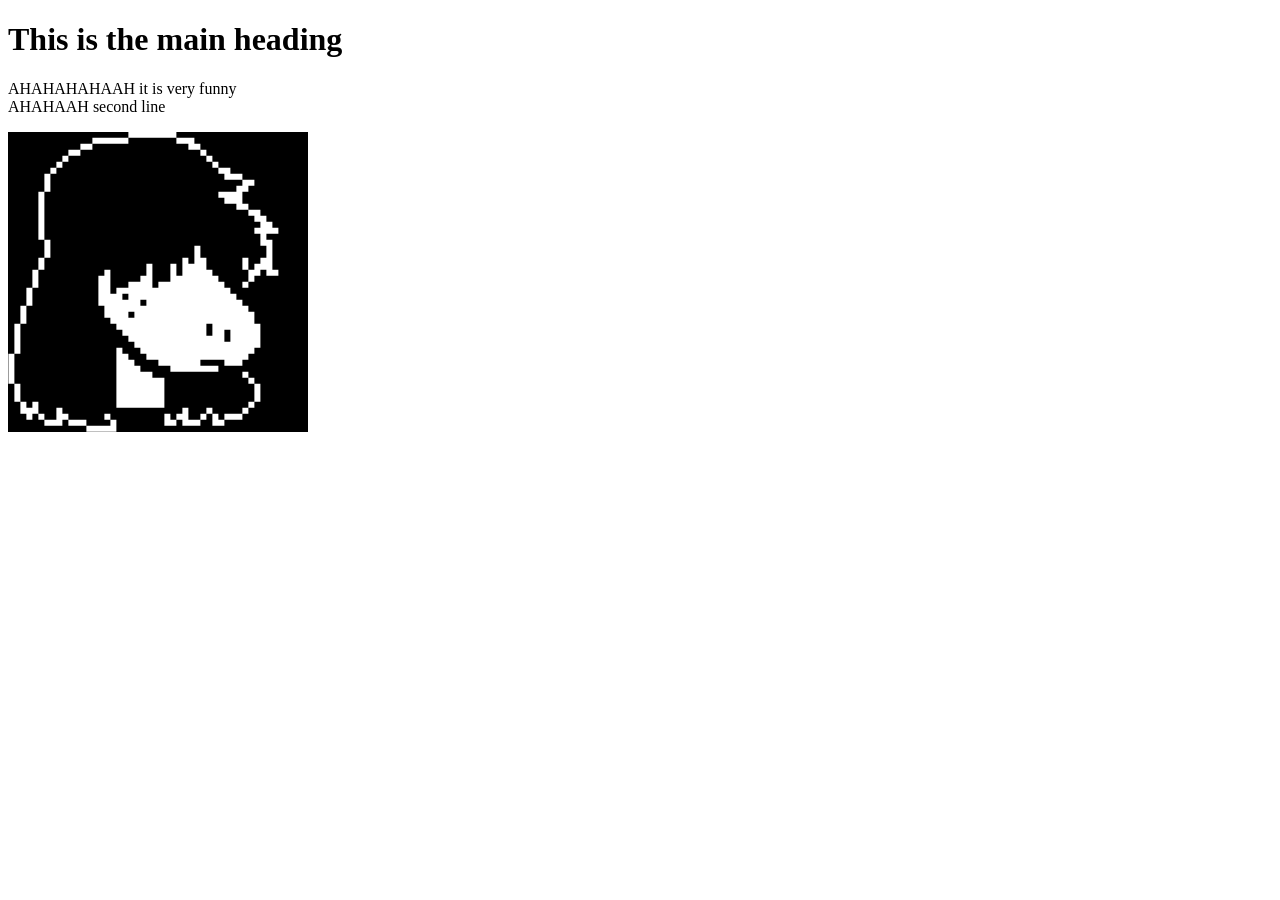
==== index.html @ cbda12a8 "Add files via upload" ====
<!DOCTYPE html>
    <html>
        <head>
            <title>Test Title</title>
        </head>

        <body>
            <h1>
                This is the main heading
            </h1>
            <p>
                AHAHAHAHAAH it is very funny<br>
                AHAHAAH second line
            </p>
            <img src="Horses.png" alt="It is from Deltarune" title="ASS">
        </body>
    </html>
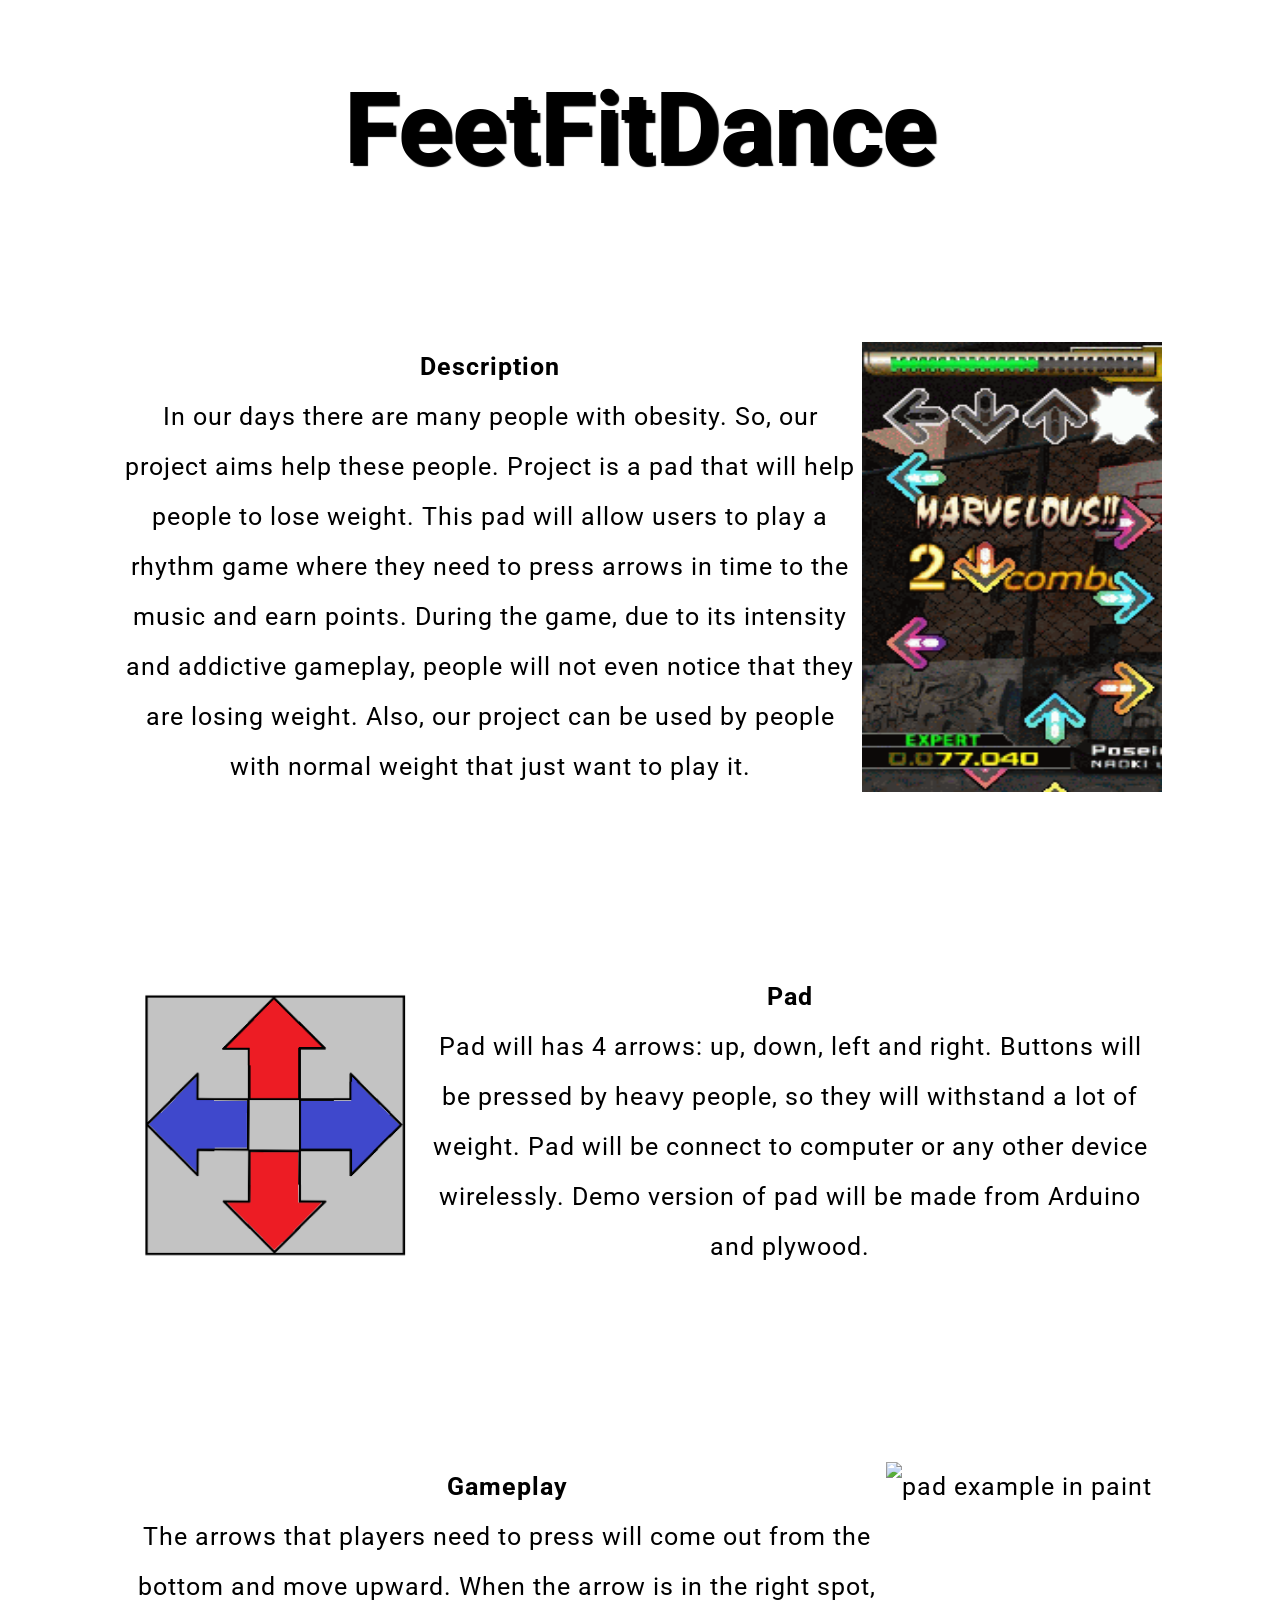
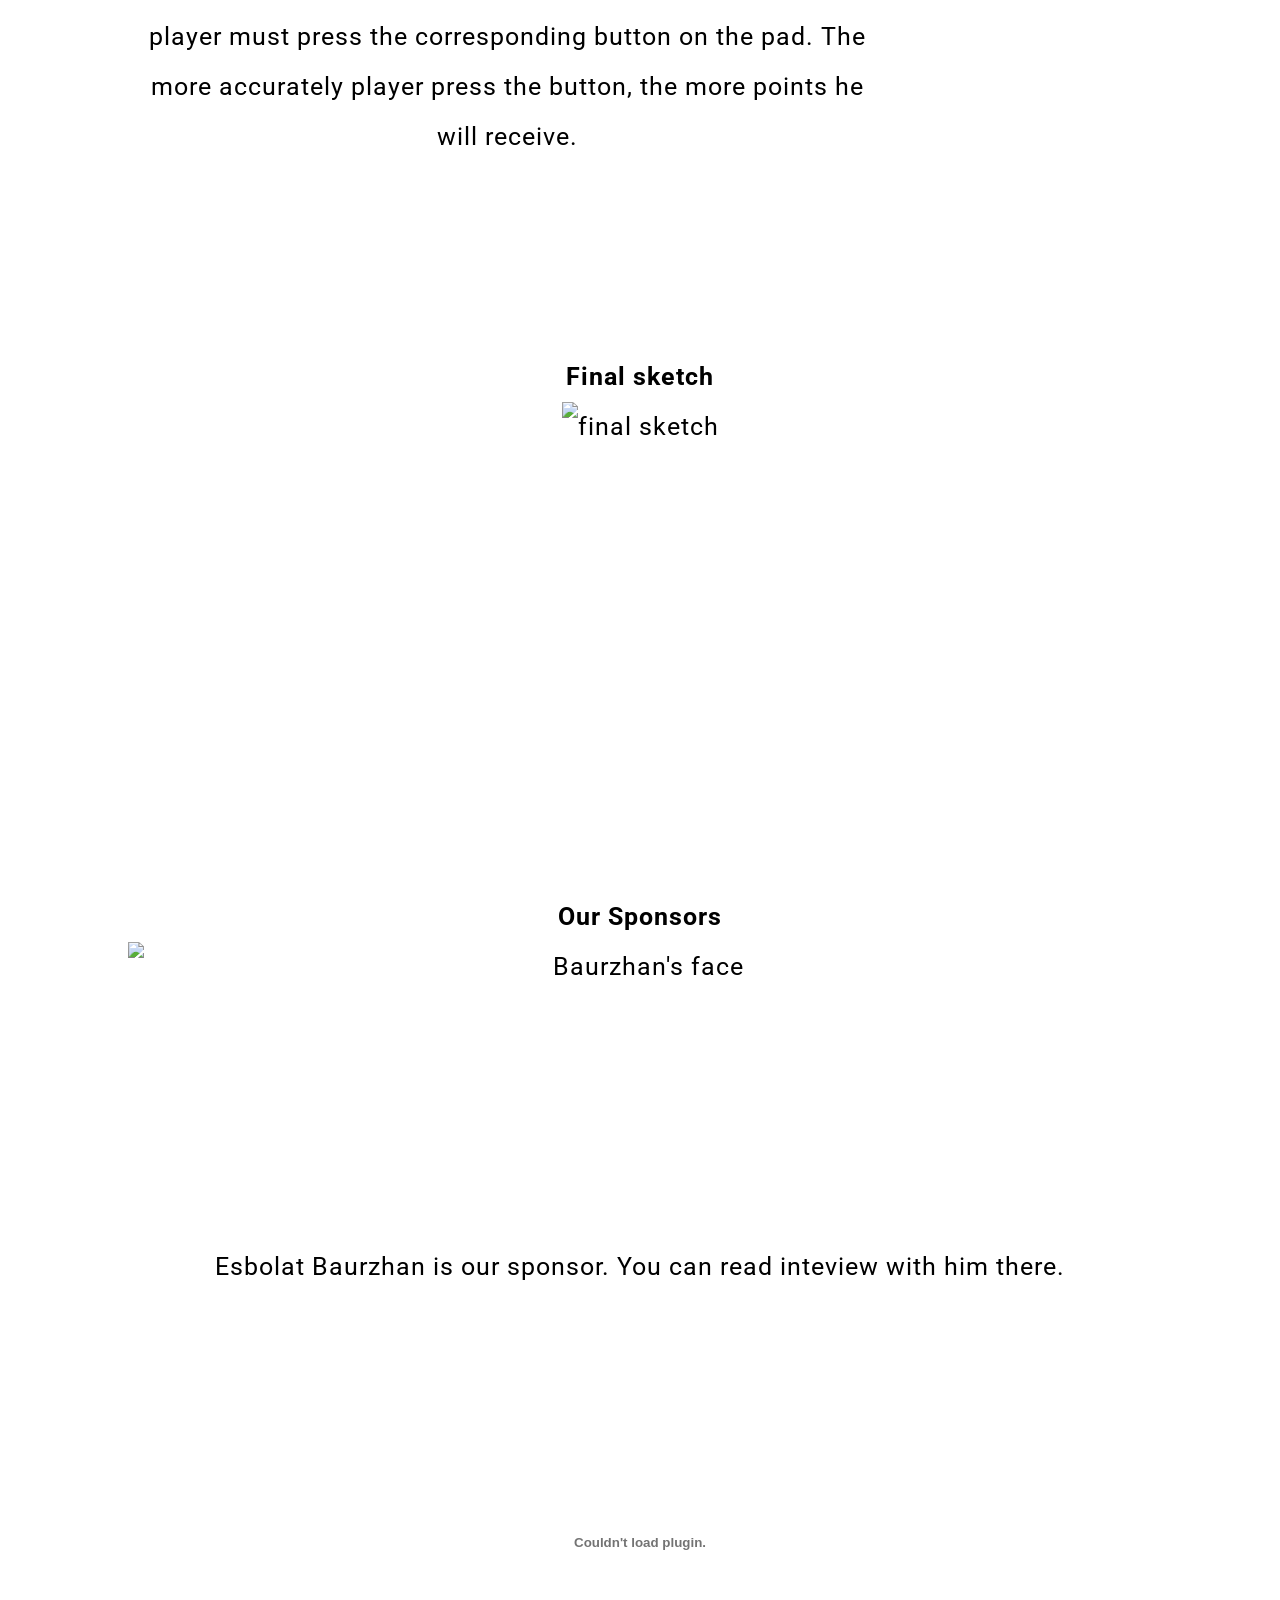
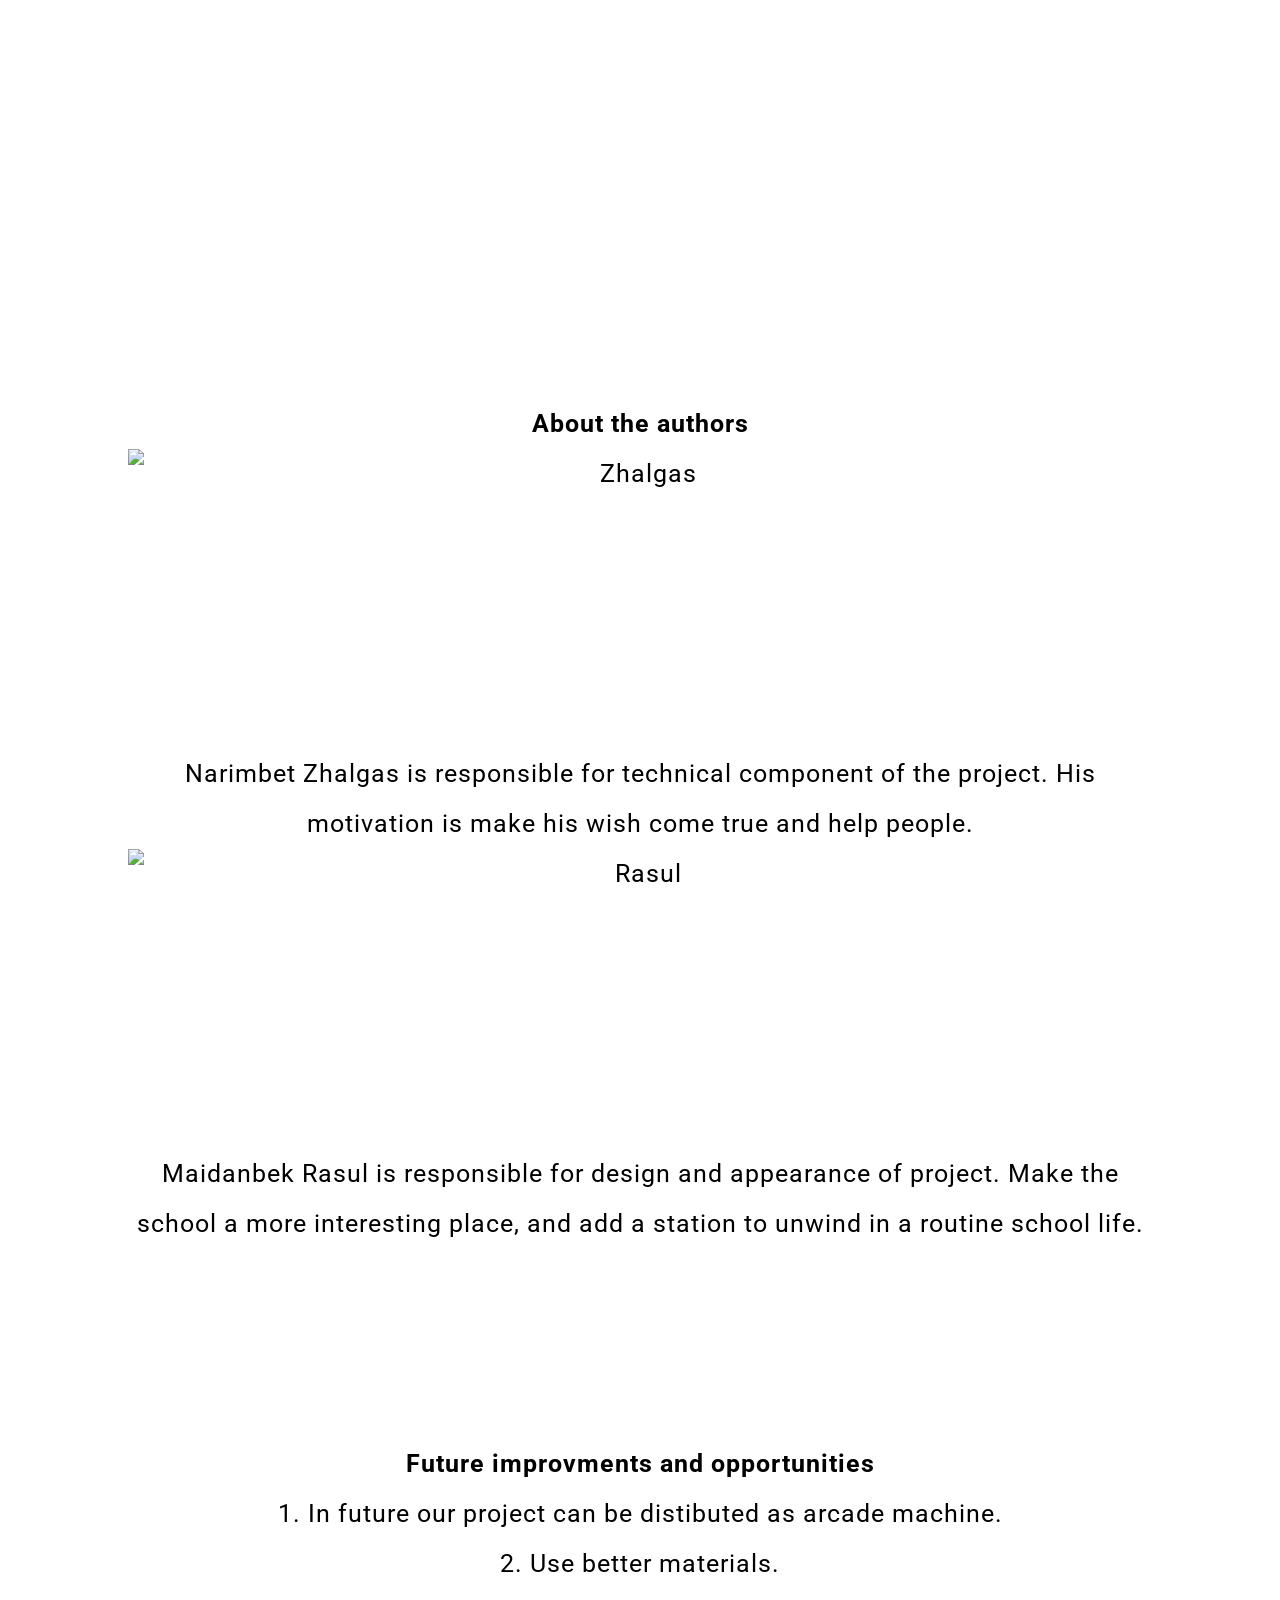
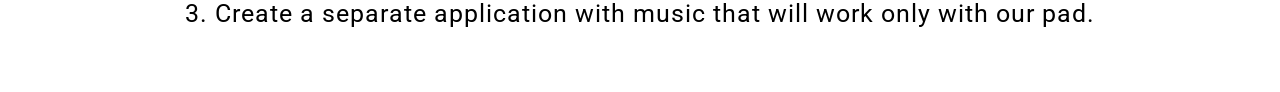
==== commit 3ad5992b: "Add files via upload" ====
--- a/index.html
+++ b/index.html
@@ -1,17 +1,109 @@
 <!DOCTYPE html>
     <html>
         <head>
-            <title>Test Title</title>
+            <link rel=”icon” href=”/favicon.ico” type=”image/x-icon”>
+            <link rel="shortcut icon" href="/favicon.ico" type="image/x-icon">
+
+            <meta charset="utf-8">
+            
+            <link href="styles/new.css" rel="stylesheet" type="text/css" />
+
+            <link rel="preconnect" href="https://fonts.googleapis.com">
+<link rel="preconnect" href="https://fonts.gstatic.com" crossorigin>
+<link href="https://fonts.googleapis.com/css2?family=Roboto:ital,wght@0,100..900;1,100..900&display=swap" rel="stylesheet">
+
+            <link rel="preconnect" href="https://fonts.googleapis.com">
+<link rel="preconnect" href="https://fonts.gstatic.com" crossorigin>
+<link href="https://fonts.googleapis.com/css2?family=Bitcount+Grid+Double+Ink:wght@100..900&display=swap" rel="stylesheet">
+
+            <title>Design Project Main Website</title>
         </head>
 
         <body>
+
             <h1>
-                This is the main heading
+                FeetFitDance
             </h1>
-            <p>
-                AHAHAHAHAAH it is very funny<br>
-                AHAHAAH second line
-            </p>
-            <img src="Horses.png" alt="It is from Deltarune" title="ASS">
+
+            <div class="text1">
+            
+                <p>
+                    <img src="images/Dance_Dance_Revolution_X_gameplay.png" alt="picture of exemplary gameplay" align="right" vspace="5" hspace="5" height="450px" width="300px">
+
+                    <b>Description</b> <br>
+                    In our days there are many people with obesity. So, our project aims help these people. Project is a pad that will help people to lose weight. This pad will allow users to play a rhythm game where they need to press arrows in time to the music and earn points. During the game, due to its intensity and addictive gameplay, people will not even notice that they are losing weight. Also, our project can be used by people with normal weight that just want to play it.
+                </p>
+            </div>
+
+            <div class="text2">
+            
+                <p>
+                    <img src="images/DDR.png" alt="pad example in paint" align="left" height="300px">
+
+                    <b>Pad</b> <br>
+                    Pad will has 4 arrows: up, down, left and right. Buttons will be pressed by heavy people, so they will withstand a lot of weight. Pad will be connect to computer or any other device wirelessly. Demo version of pad will be made from Arduino and plywood.
+                </p>
+            </div>
+
+            <div class="text3">
+            
+                <p>
+                    <img src="images/DDR_gameplay.gif" alt="pad example in paint" align="right" height="300px">
+
+                    <b>Gameplay</b> <br>
+                    The arrows that players need to press will come out from the bottom and move upward. When the arrow is in the right spot, player must press the corresponding button on the pad. The more accurately player press the button, the more points he will receive.
+                </p>
+            </div>
+
+            <div class="text4">
+            
+                <p>
+                    <b>Final sketch</b> <br>
+
+                    <img src="" alt="final sketch" align="right" height="300px">
+                </p>
+            </div>
+
+            <div class="text5">
+            
+                <p>
+                    <b>Our Sponsors</b> <br>
+                    <img src="images/photo_2026-03-29_21-47-39.jpg" alt="Baurzhan's face" height="300px">
+
+                    Esbolat Baurzhan is our sponsor. You can read inteview with him there.
+
+                    <object><embed src="pdf/Interview with sponsor.pdf" width="700" height="500" /></object>
+
+                </p>
+            </div>
+            
+            <div class="text6">
+            
+                <p>
+                    <b>About the authors</b> <br>
+                    <img src="images/Zhalgas.jpg" alt="Zhalgas" height="300px">
+
+                    Narimbet Zhalgas is responsible for technical component of the project. His motivation is make his wish come true and help people.
+
+                    <img src="images/Rasul.jpg" alt="Rasul" height="300px">
+
+                    Maidanbek Rasul is responsible for design and appearance of project. Make the school a more interesting place, and add a station to unwind in a routine school life.
+                </p>
+            </div>
+
+            <div class="text7">
+            
+                <p>
+                    <b>Future improvments and opportunities</b> <br>
+                    1. In future our project can be distibuted as arcade machine. <br>
+                    2. Use better materials. <br>
+                    3. Create a separate application with music that will work only with our pad.
+                </p>
+            </div>
+
+            <script src="scripts/main.js"></script>
         </body>
+
+
+
     </html>
--- a/styles/new.css
+++ b/styles/new.css
@@ -0,0 +1,136 @@
+html {
+  font-size: 15px; /* px значит 'пиксели': базовый шрифт будет 10 пикселей в высоту  */
+  font-family: "Roboto", sans-serif;
+}
+
+p,
+li {
+  font-size: 25px;
+  line-height: 2;
+  letter-spacing: 1px;
+}
+
+body{
+  background-image: url('../images/Illustration.jpg');
+}
+
+h1 {
+  margin: auto;
+  padding: 20px 0;
+  color: #000000;
+  text-shadow: 3px 3px 1px black;
+  font-size: 100px;
+  text-align: center;
+  background-color: rgb(255, 255, 255);
+  width: 800px;
+  margin-top: 50px;
+}
+
+.text1 {
+  display: flex;
+  justify-content: center;
+  align-items: center;
+  background-color: rgb(255, 255, 255);
+  padding: 10px 10px;
+  height: auto;
+  text-align: center;
+  place-items: center;
+  margin-top: 100px;
+  margin-left: 100px;
+  margin-right: 100px;
+}
+
+.text2 {
+  display: flex;
+  justify-content: center;
+  align-items: center;
+  height: 200px;
+  background-color: rgb(255, 255, 255);
+  padding: 20px 20px;
+  text-align: center;
+  place-items: center;
+  margin-top: 100px;
+  margin-left: 100px;
+  margin-right: 100px;
+  height: auto;
+}
+
+.text3 {
+  display: flex;
+  justify-content: center;
+  align-items: center;
+  height: 200px;
+  background-color: rgb(255, 255, 255);
+  padding: 20px 20px;
+  text-align: center;
+  place-items: center;
+  margin-top: 100px;
+  margin-left: 100px;
+  margin-right: 100px;
+  height: auto;
+}
+
+.text4 {
+  display: flex;
+  justify-content: center;
+  align-items: center;
+  height: 200px;
+  background-color: rgb(255, 255, 255);
+  padding: 20px 20px;
+  text-align: center;
+  place-items: center;
+  margin-top: 100px;
+  margin-left: 100px;
+  margin-right: 100px;
+  height: auto;
+}
+
+.text5 {
+  display: flex;
+  justify-content: center;
+  align-items: center;
+  height: 200px;
+  background-color: rgb(255, 255, 255);
+  padding: 20px 20px;
+  text-align: center;
+  place-items: center;
+  margin-top: 100px;
+  margin-left: 100px;
+  margin-right: 100px;
+  height: auto;
+}
+
+.text6 {
+  display: flex;
+  justify-content: center;
+  align-items: center;
+  height: 200px;
+  background-color: rgb(255, 255, 255);
+  padding: 20px 20px;
+  text-align: center;
+  place-items: center;
+  margin-top: 100px;
+  margin-left: 100px;
+  margin-right: 100px;
+  height: auto;
+}
+
+.text7 {
+  display: flex;
+  justify-content: center;
+  align-items: center;
+  height: 200px;
+  background-color: rgb(255, 255, 255);
+  padding: 20px 20px;
+  text-align: center;
+  place-items: center;
+  margin-top: 100px;
+  margin-left: 100px;
+  margin-right: 100px;
+  height: auto;
+}
+
+img {
+  display: block;
+  margin: 0 auto;
+}
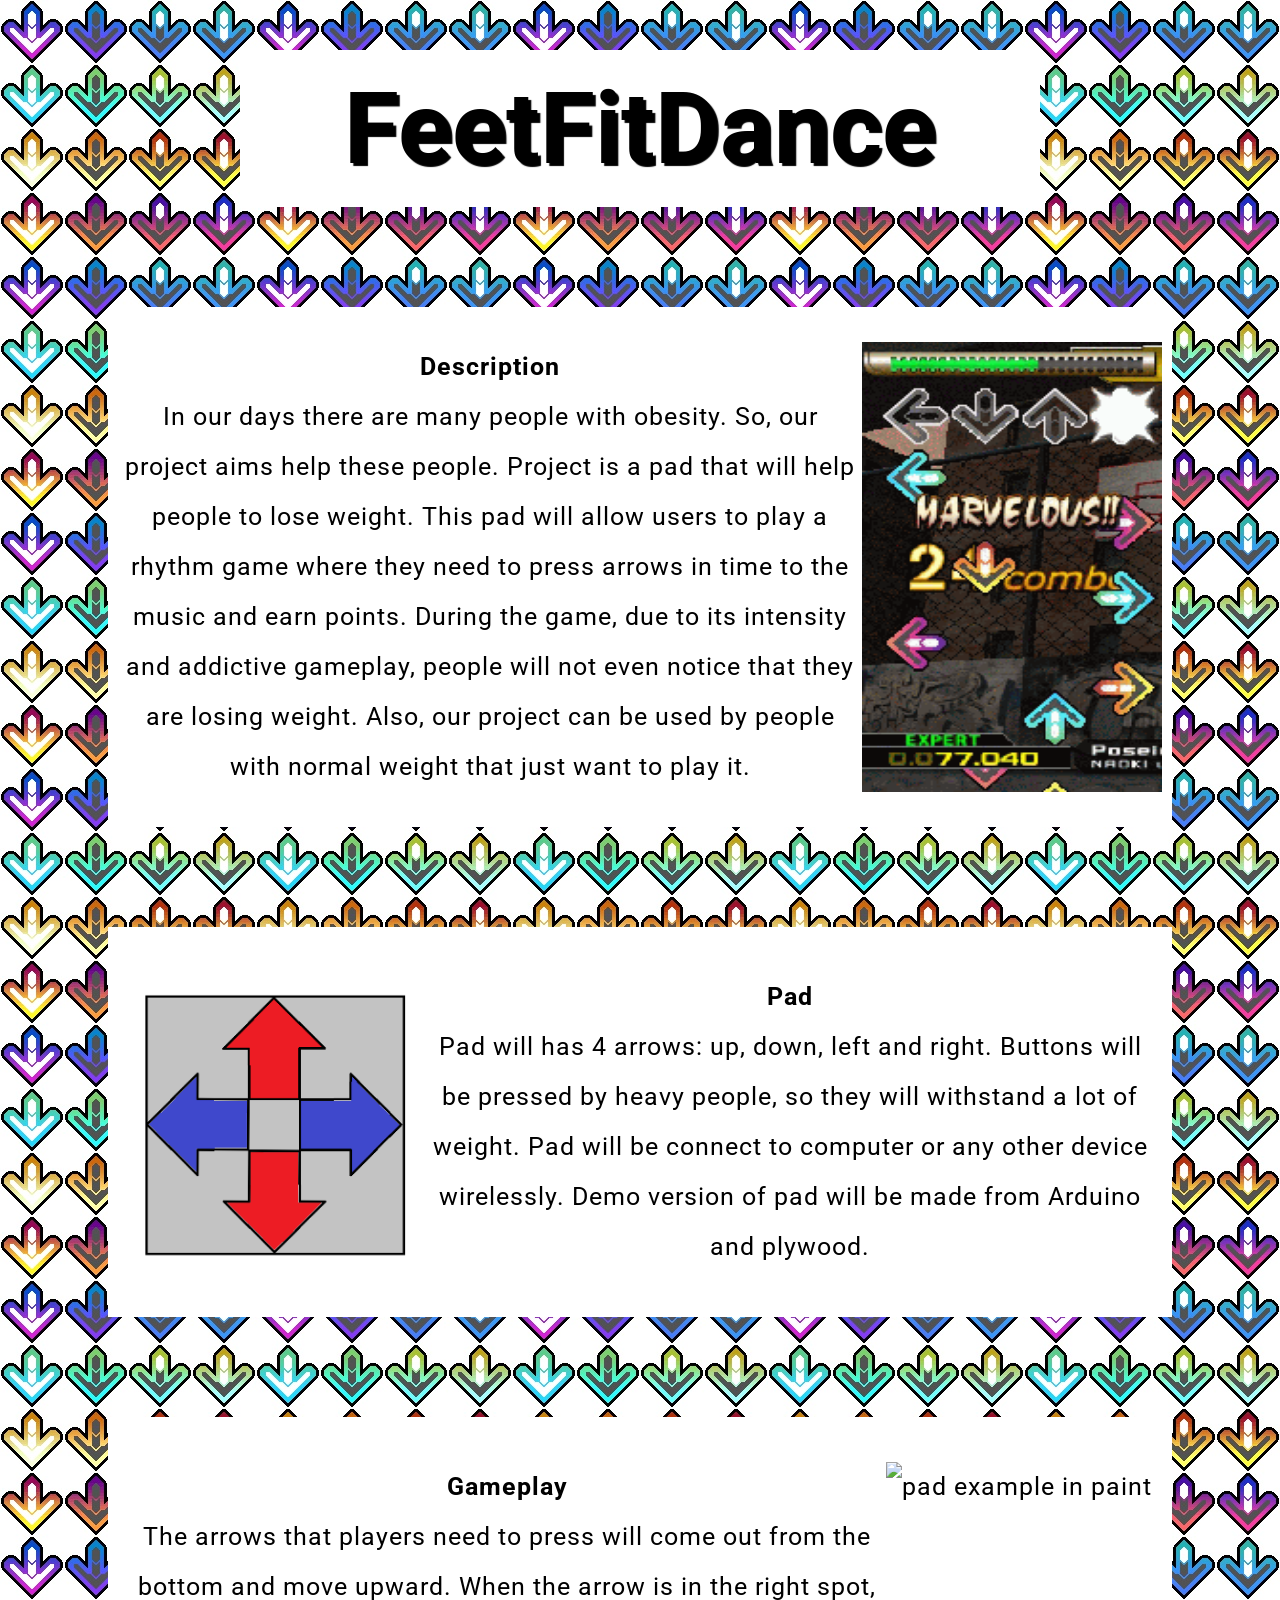
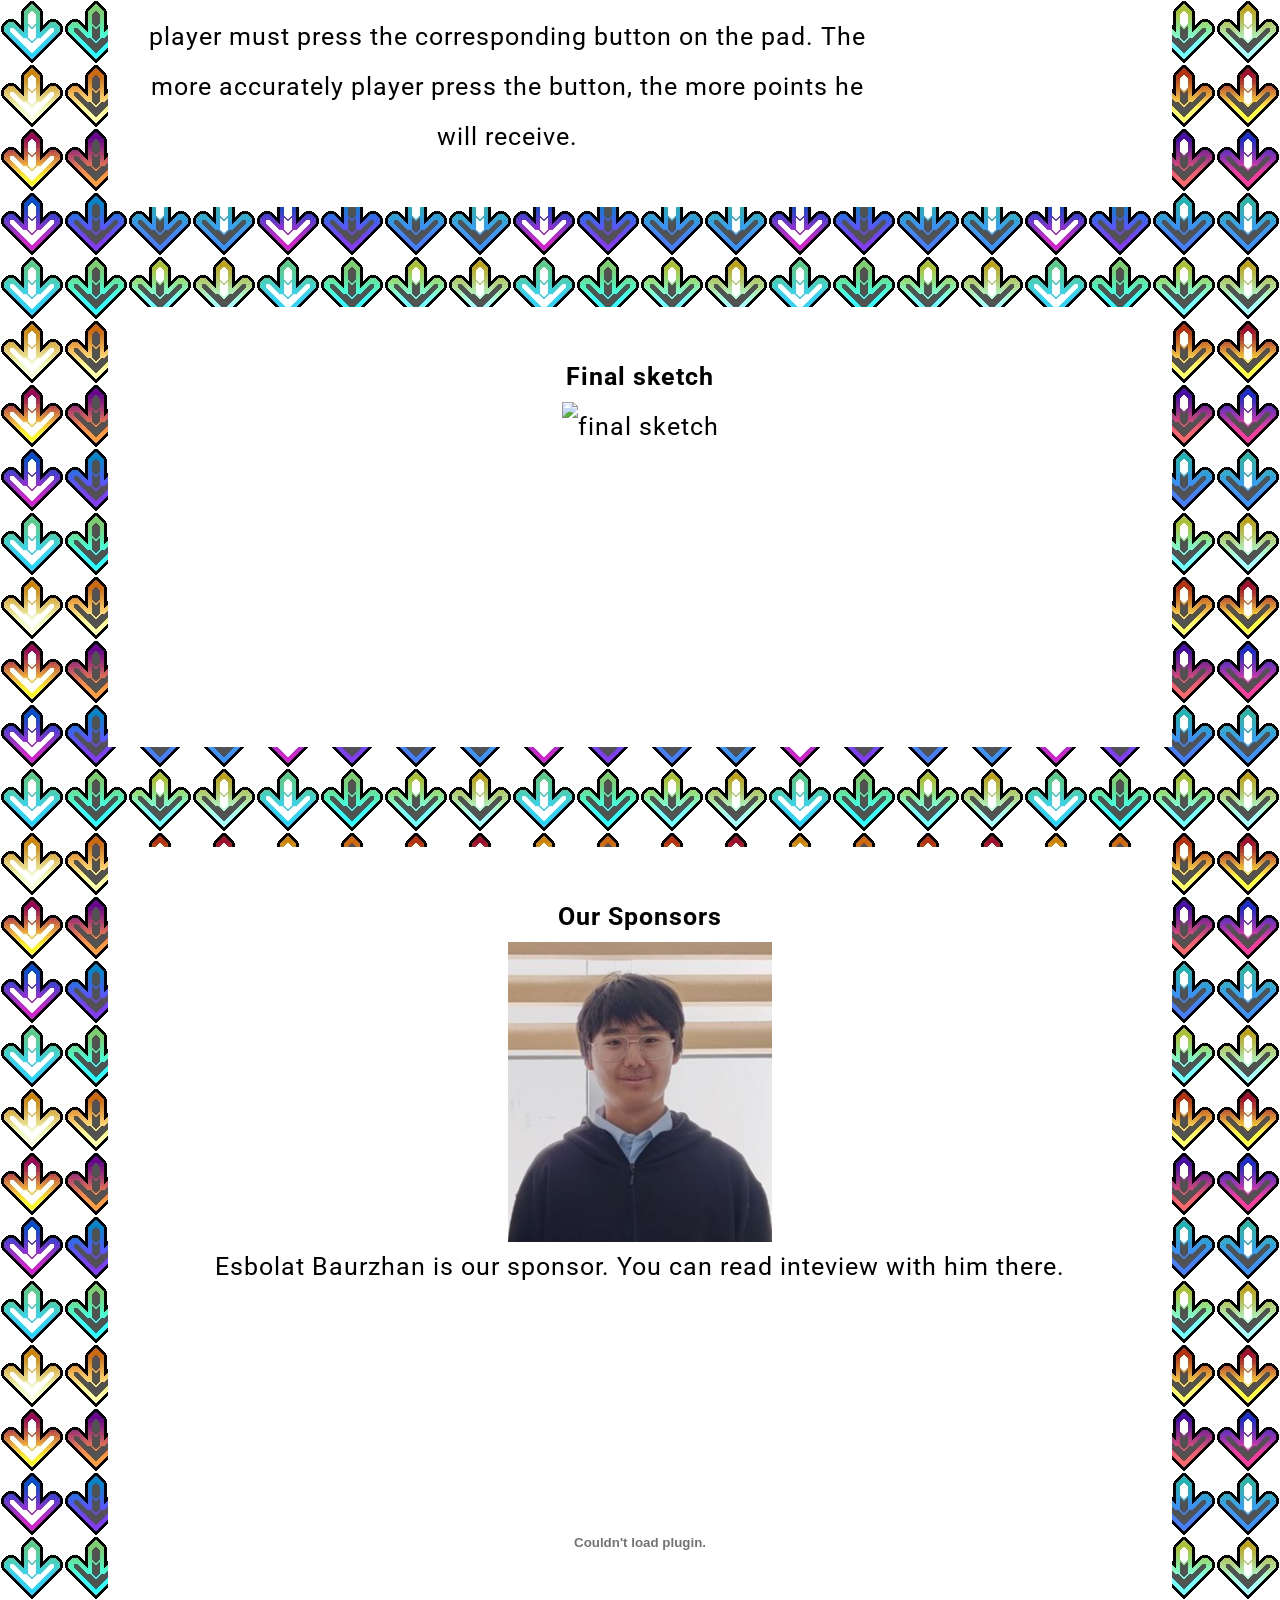
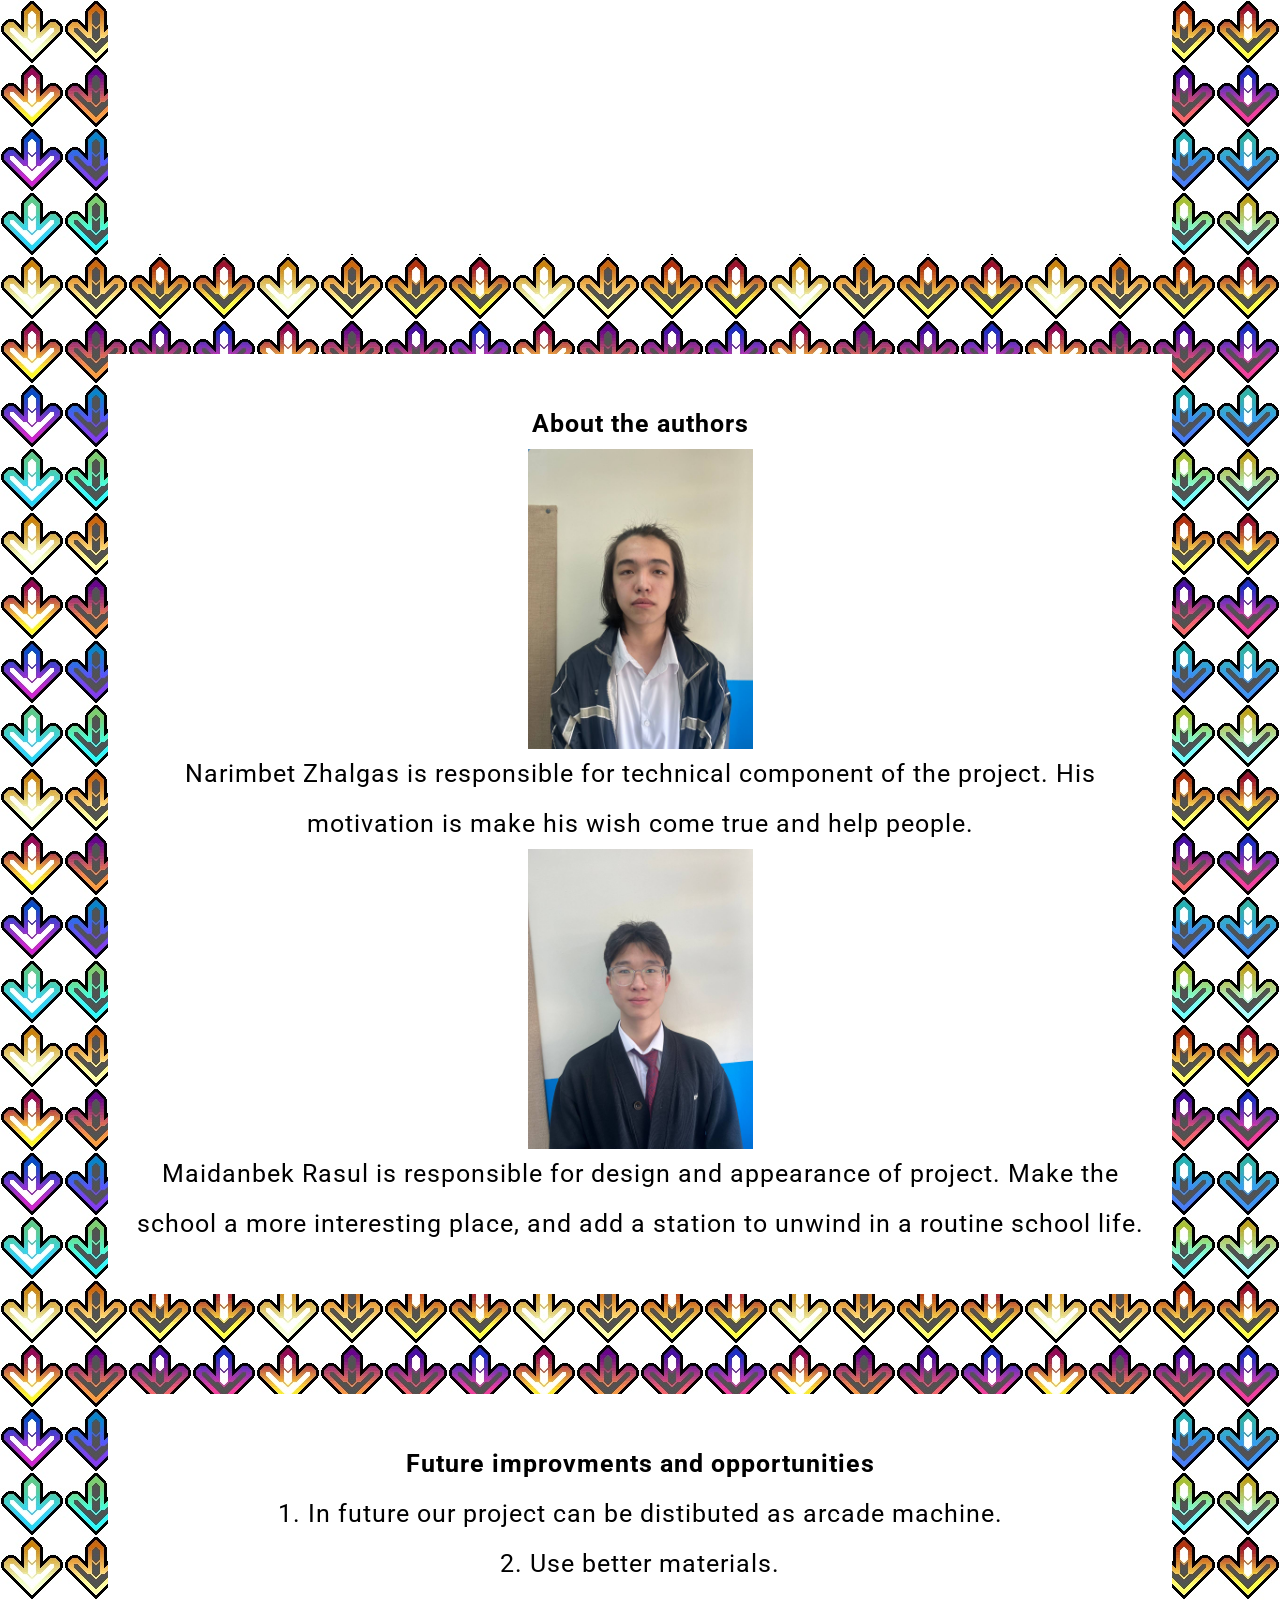
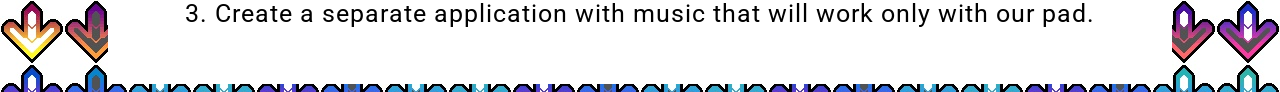
==== commit 5e2f198d: "Add files via upload" ====
--- a/index.html
+++ b/index.html
@@ -48,7 +48,7 @@
             <div class="text3">
             
                 <p>
-                    <img src="images/DDR_gameplay.gif" alt="pad example in paint" align="right" height="300px">
+                    <img src="images/0329.gif" alt="pad example in paint" align="right" height="300px">
 
                     <b>Gameplay</b> <br>
                     The arrows that players need to press will come out from the bottom and move upward. When the arrow is in the right spot, player must press the corresponding button on the pad. The more accurately player press the button, the more points he will receive.
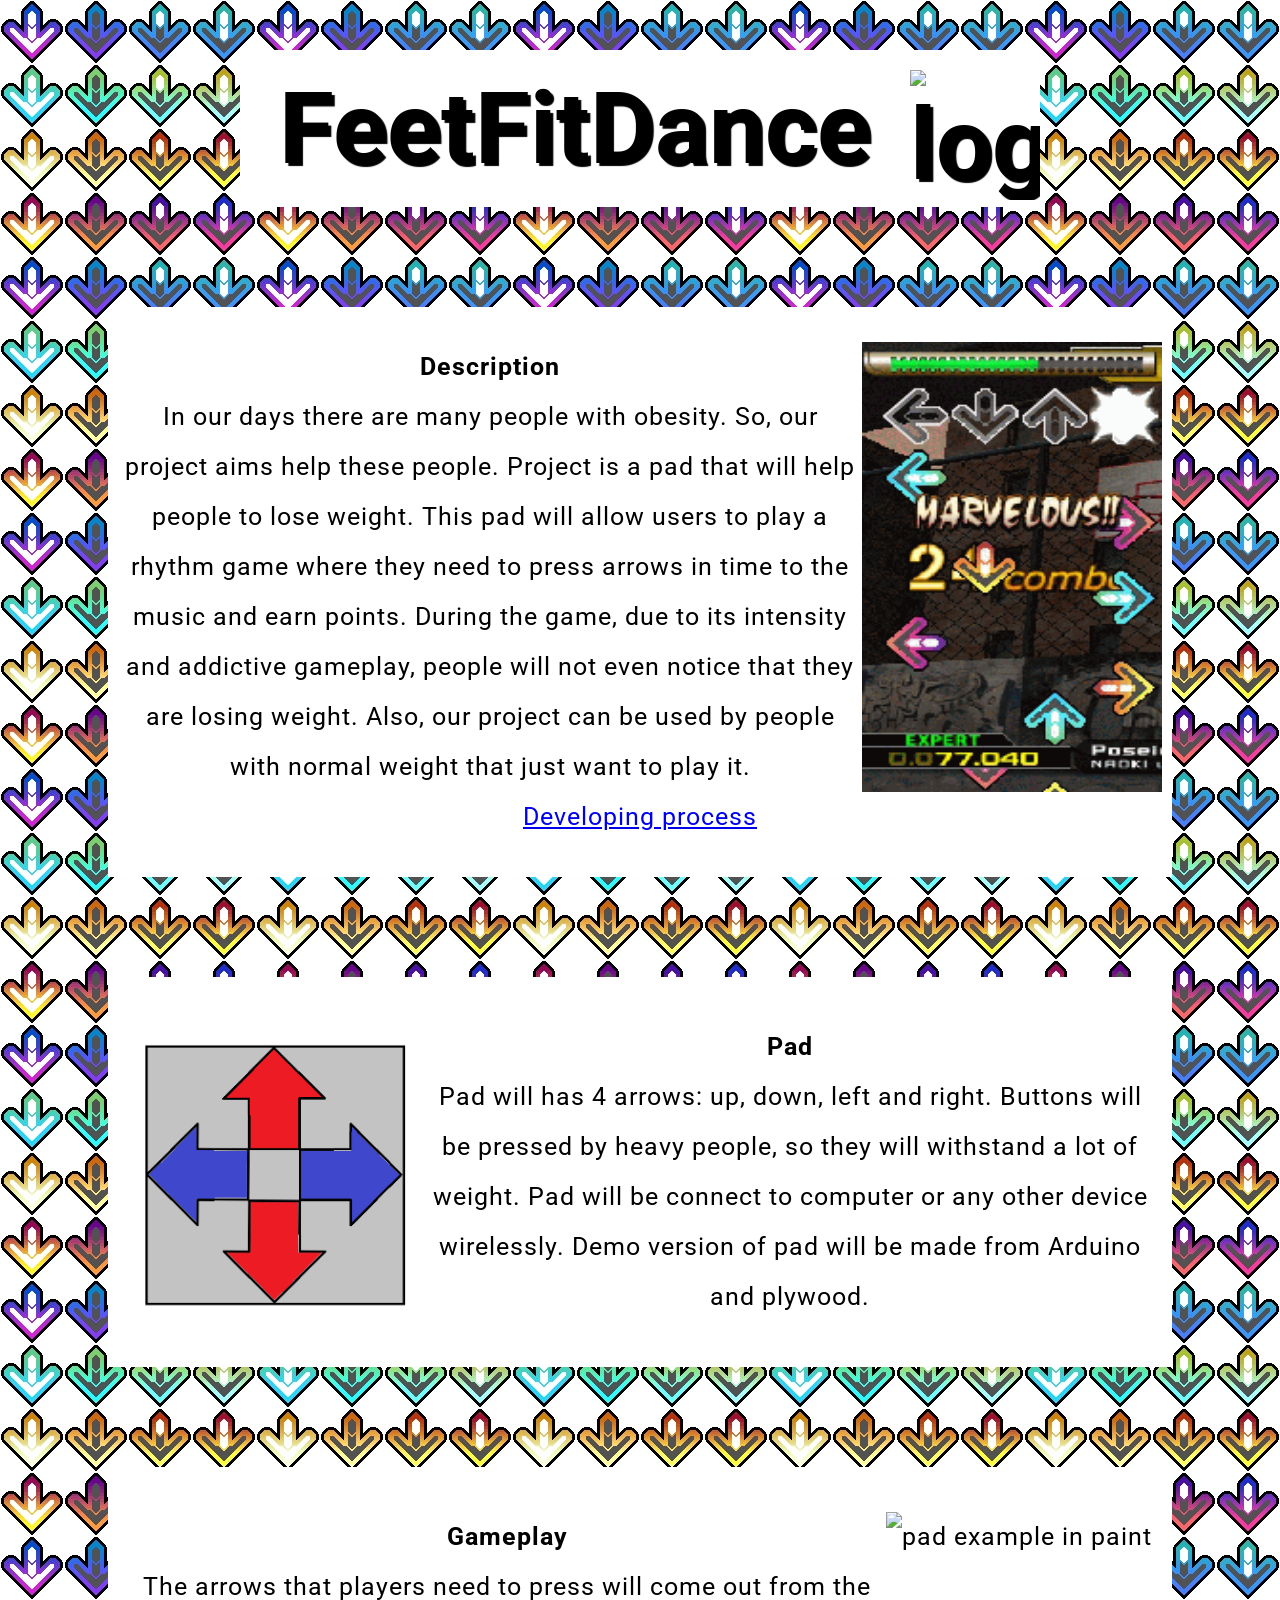
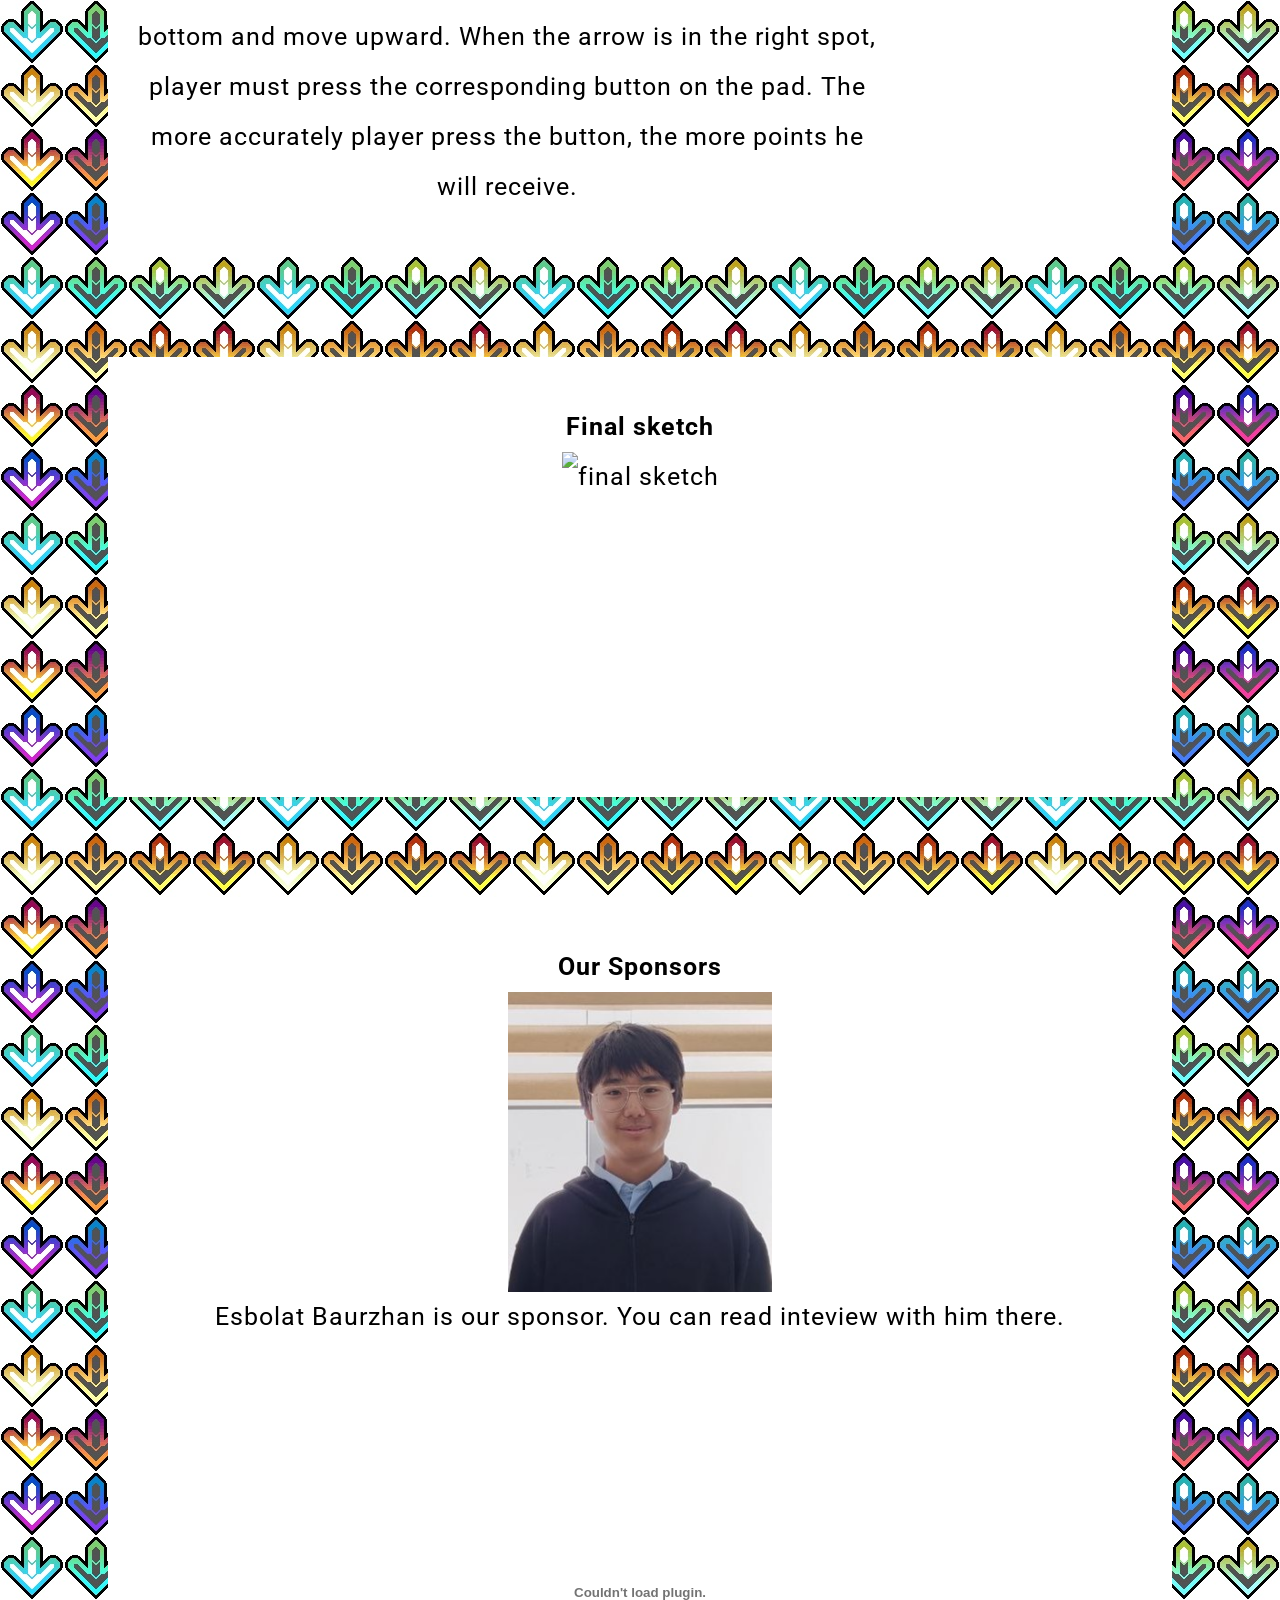
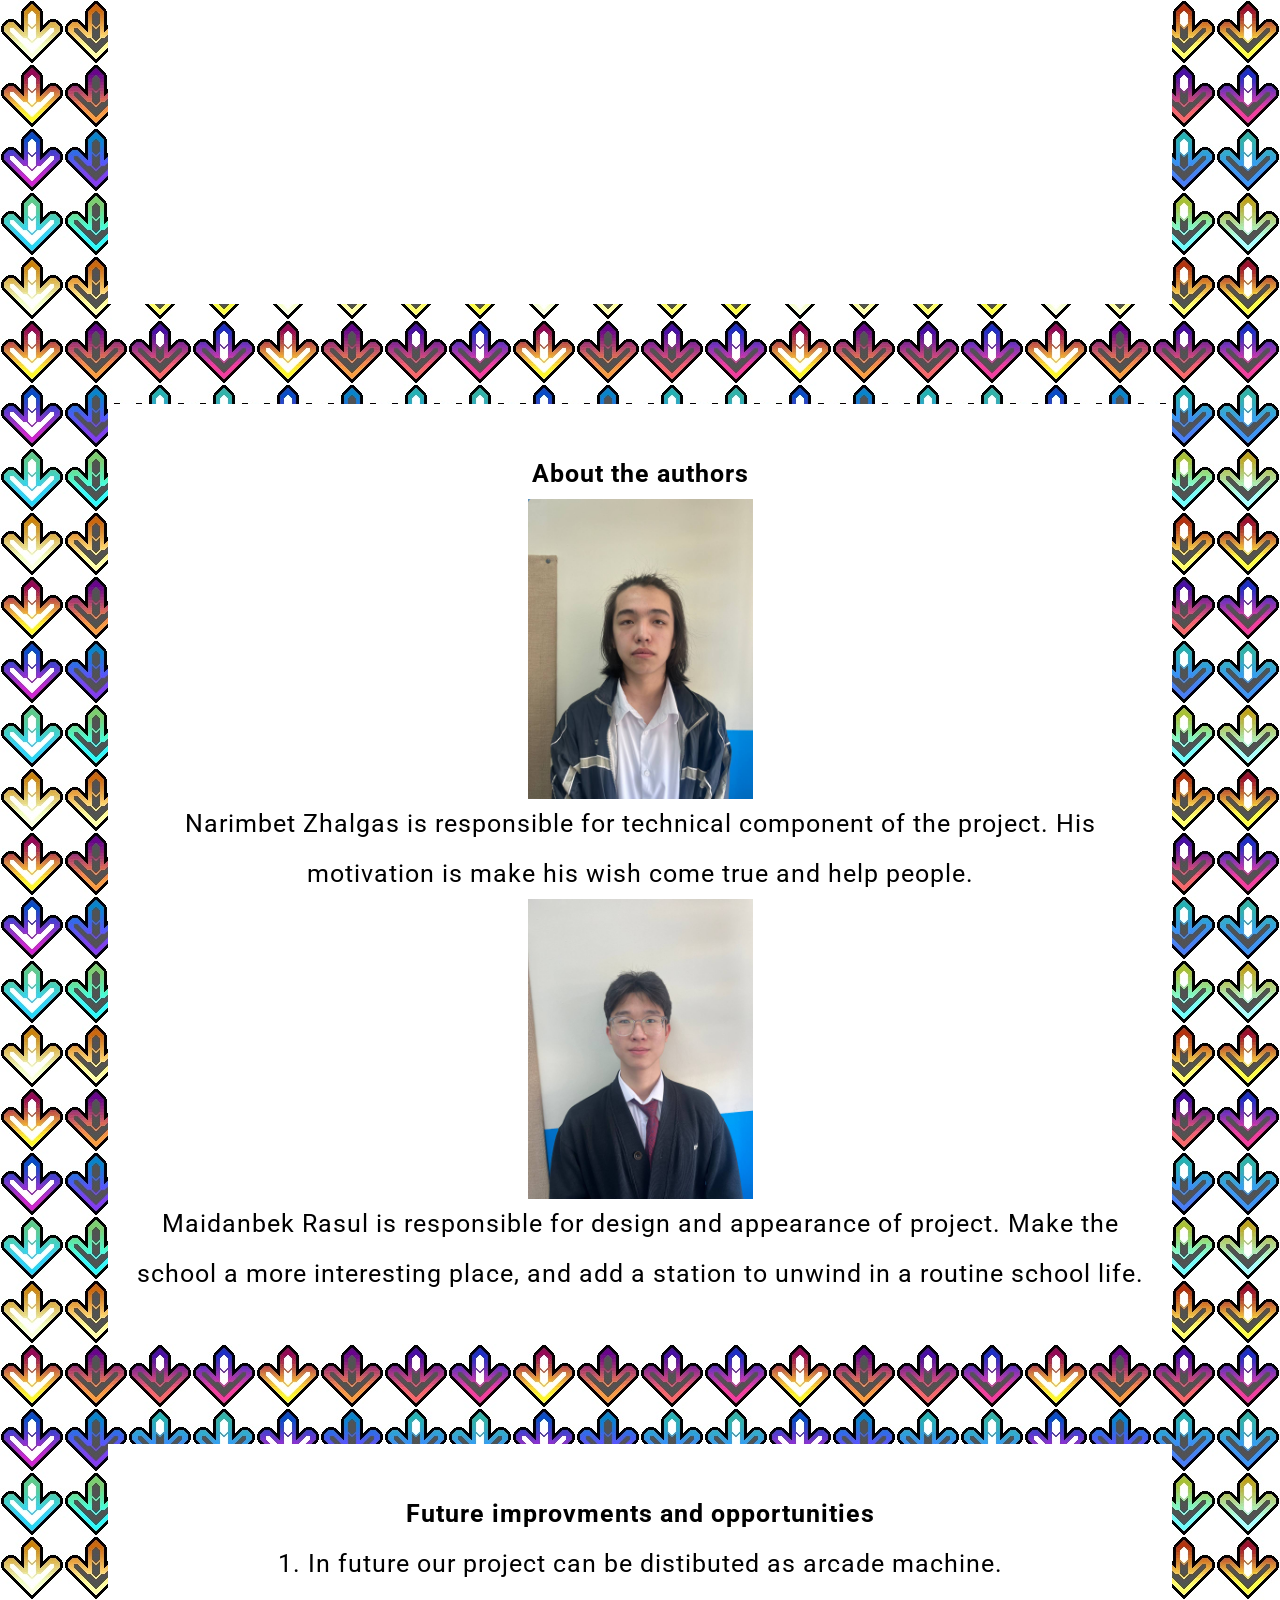
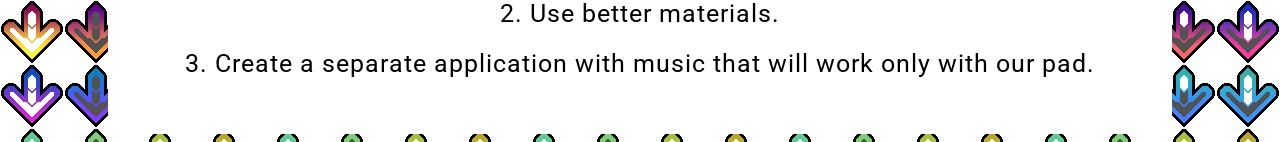
==== commit a52b2030: "Add files via upload" ====
--- a/index.html
+++ b/index.html
@@ -22,6 +22,8 @@
         <body>
 
             <h1>
+                <img src="images/logo.jpeg" alt="logo" align="right" height="130px" width="130px">
+
                 FeetFitDance
             </h1>
 
@@ -31,7 +33,9 @@
                     <img src="images/Dance_Dance_Revolution_X_gameplay.png" alt="picture of exemplary gameplay" align="right" vspace="5" hspace="5" height="450px" width="300px">
 
                     <b>Description</b> <br>
-                    In our days there are many people with obesity. So, our project aims help these people. Project is a pad that will help people to lose weight. This pad will allow users to play a rhythm game where they need to press arrows in time to the music and earn points. During the game, due to its intensity and addictive gameplay, people will not even notice that they are losing weight. Also, our project can be used by people with normal weight that just want to play it.
+                    In our days there are many people with obesity. So, our project aims help these people. Project is a pad that will help people to lose weight. This pad will allow users to play a rhythm game where they need to press arrows in time to the music and earn points. During the game, due to its intensity and addictive gameplay, people will not even notice that they are losing weight. Also, our project can be used by people with normal weight that just want to play it. <br>
+
+                    <a href="developing">Developing process</a>
                 </p>
             </div>
 
@@ -97,7 +101,9 @@
                     <b>Future improvments and opportunities</b> <br>
                     1. In future our project can be distibuted as arcade machine. <br>
                     2. Use better materials. <br>
-                    3. Create a separate application with music that will work only with our pad.
+                    3. Create a separate application with music that will work only with our pad. <br>
+
+                    
                 </p>
             </div>
 
